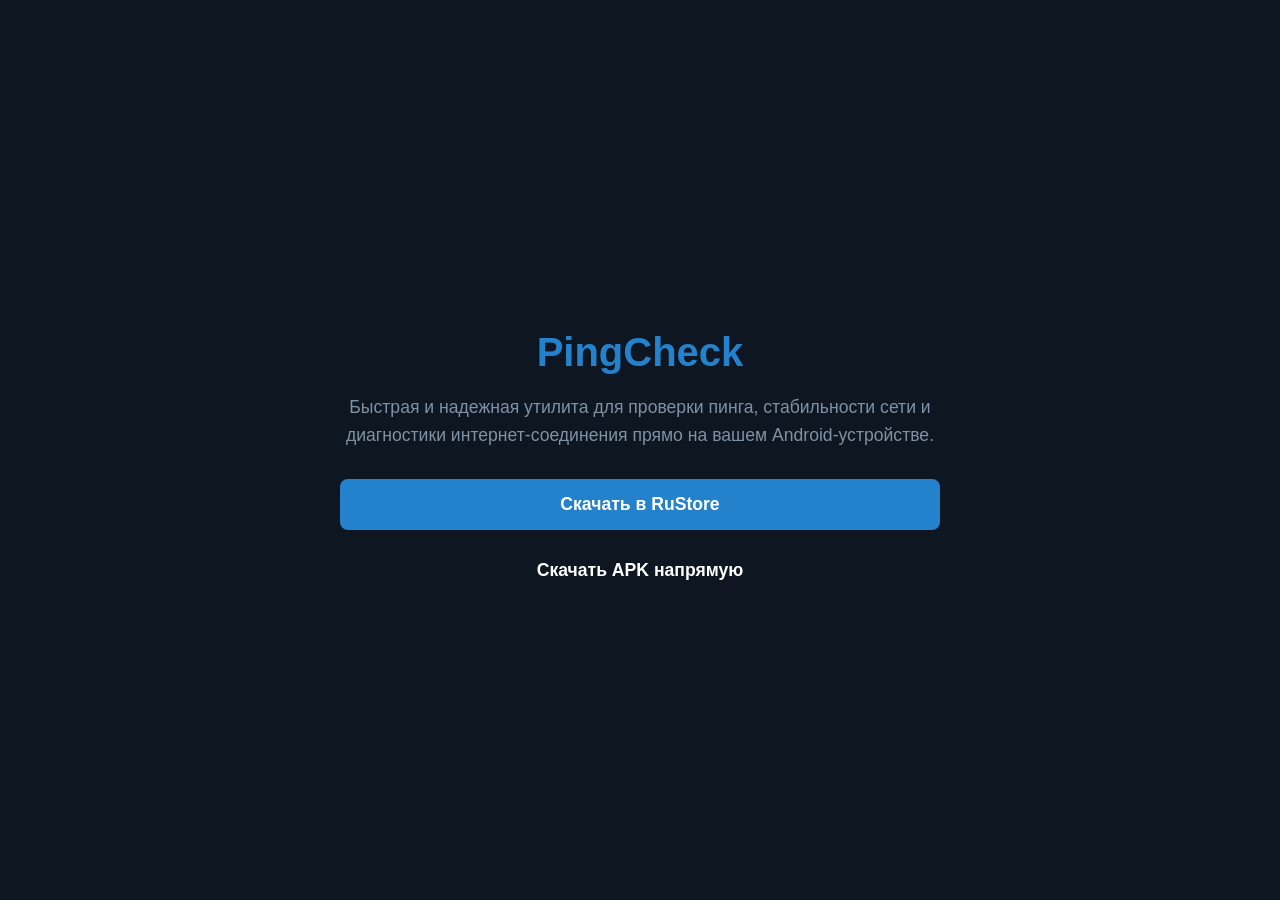
==== index.html @ 73432a84 "index.html" ====
<!DOCTYPE html>
<html lang="ru">
<head>
    <meta charset="UTF-8">
    <meta name="viewport" content="width=device-width, initial-scale=1.0">
    <title>PingCheck — Мониторинг и проверка пинга для Android</title>
    <style>
        body {
            font-family: 'Segoe UI', Tahoma, Geneva, Verdana, sans-serif;
            background-color: #0e1621;
            color: #ffffff;
            margin: 0;
            padding: 0;
            display: flex;
            flex-direction: column;
            align-items: center;
            justify-content: center;
            min-height: 100vh;
            text-align: center;
        }
        .container {
            max-width: 600px;
            padding: 20px;
        }
        h1 { font-size: 2.5rem; margin-bottom: 10px; color: #2481cc; }
        p { font-size: 1.1rem; color: #7f91a4; line-height: 1.6; }
        .buttons {
            display: flex;
            flex-direction: column;
            gap: 15px;
            margin-top: 30px;
        }
        .btn {
            display: inline-block;
            padding: 15px 30px;
            font-size: 1.1rem;
            font-weight: bold;
            text-decoration: none;
            color: #fff;
            border-radius: 8px;
            transition: background 0.3s;
        }
        .btn-rustore { background-color: #2481cc; }
        .btn-rustore:hover { background-color: #1a639b; }
        .btn-apk { background-color: #2b394```html
<!DOCTYPE html>
<html lang="ru">
<head>
    <meta charset="UTF-8">
    <meta name="viewport" content="width=device-width, initial-scale=1.0">
    <title>PingCheck — Мониторинг и проверка пинга для Android</title>
    <style>
        body {
            font-family: 'Segoe UI', Tahoma, Geneva, Verdana, sans-serif;
            background-color: #0e1621;
            color: #ffffff;
            margin: 0;
            padding: 0;
            display: flex;
            flex-direction: column;
            align-items: center;
            justify-content: center;
            min-height: 100vh;
            text-align: center;
        }
        .container {
            max-width: 600px;
            padding: 20px;
        }
        h1 { font-size: 2.5rem; margin-bottom: 10px; color: #2481cc; }
        p { font-size: 1.1rem; color: #7f91a4; line-height: 1.6; }
        .buttons {
            display: flex;
            flex-direction: column;
            gap: 15px;
            margin-top: 30px;
        }
        .btn {
            display: inline-block;
            padding: 15px 30px;
            font-size: 1.1rem;
            font-weight: bold;
            text-decoration: none;
            color: #fff;
            border-radius: 8px;
            transition: background 0.3s;
        }
        .btn-rustore { background-color: #2481cc; }
        .btn-rustore:hover { background-color: #1a639b; }
        .btn-apk { background-color: #2b394a; border: 1px solid #3b4e66; }
        .btn-apk:hover { background-color: #3b4e66; }
    </style>
</head>
<body>
    <div class="container">
        <h1>PingCheck</h1>
        <p>Быстрая и надежная утилита для проверки пинга, стабильности сети и диагностики интернет-соединения прямо на вашем Android-устройстве.</p>
        
        <div class="buttons">
            <a href="https://www.rustore.ru/catalog/app/com.example.ping_router_and_dns" class="btn btn-rustore" target="_blank">Скачать в RuStore</a>
            
            <a href="pingcheck-1.3.0.apk" class="btn btn-apk" download>Скачать APK напрямую</a>
        </div>
    </div>
</body>
</html>
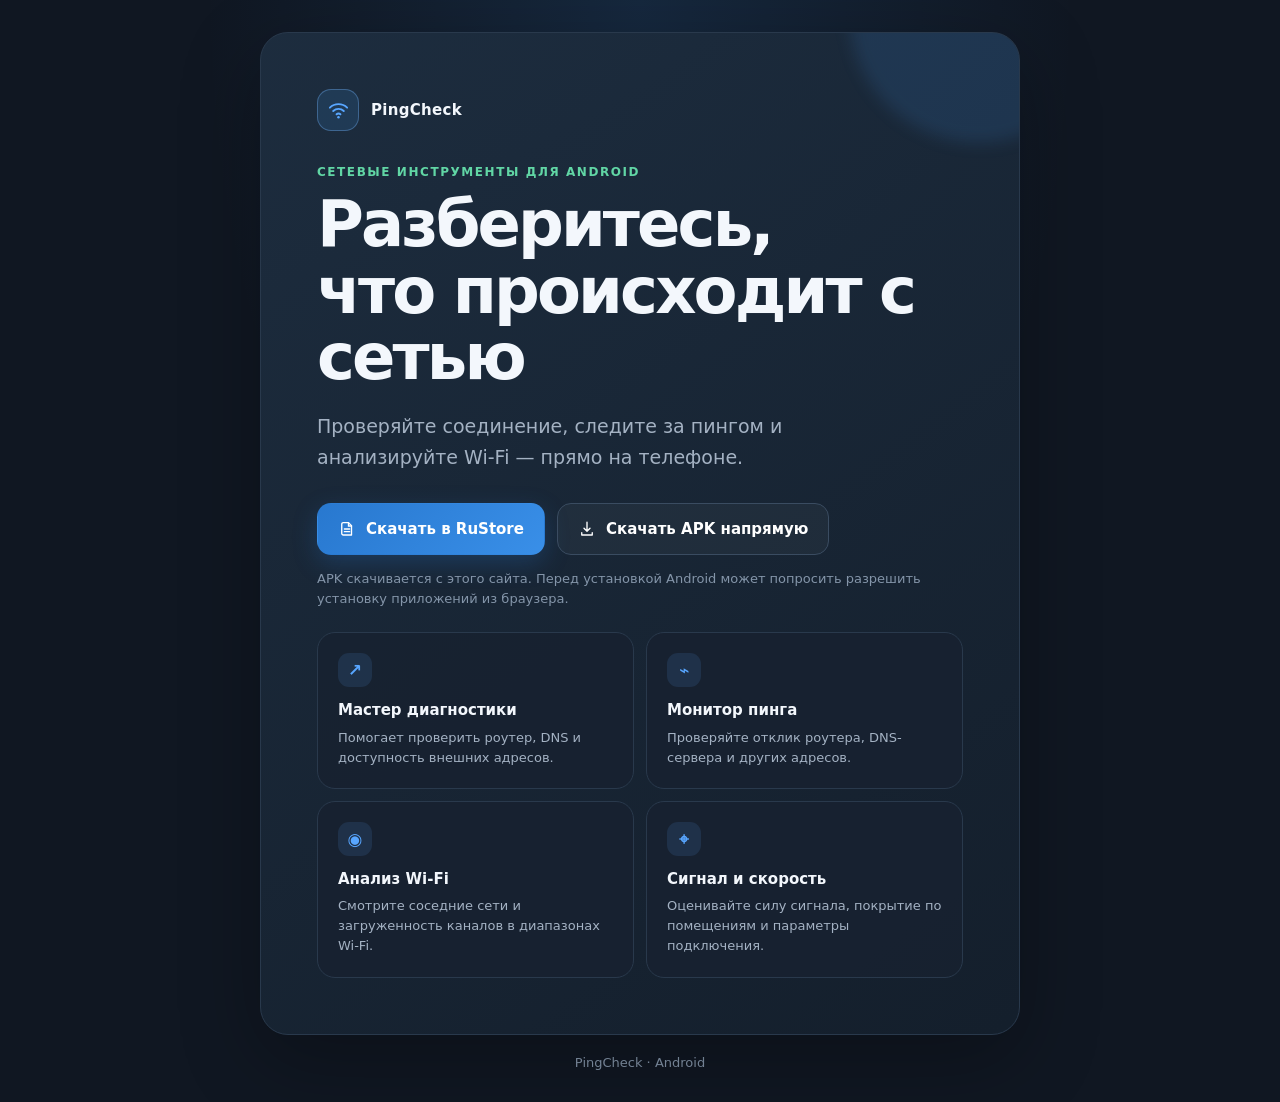
==== commit 75375d27: "index.html" ====
--- a/index.html
+++ b/index.html
@@ -1,106 +1,367 @@
 <!DOCTYPE html>
 <html lang="ru">
 <head>
-    <meta charset="UTF-8">
-    <meta name="viewport" content="width=device-width, initial-scale=1.0">
-    <title>PingCheck — Мониторинг и проверка пинга для Android</title>
-    <style>
-        body {
-            font-family: 'Segoe UI', Tahoma, Geneva, Verdana, sans-serif;
-            background-color: #0e1621;
-            color: #ffffff;
-            margin: 0;
-            padding: 0;
-            display: flex;
-            flex-direction: column;
-            align-items: center;
-            justify-content: center;
-            min-height: 100vh;
-            text-align: center;
-        }
-        .container {
-            max-width: 600px;
-            padding: 20px;
-        }
-        h1 { font-size: 2.5rem; margin-bottom: 10px; color: #2481cc; }
-        p { font-size: 1.1rem; color: #7f91a4; line-height: 1.6; }
-        .buttons {
-            display: flex;
-            flex-direction: column;
-            gap: 15px;
-            margin-top: 30px;
-        }
-        .btn {
-            display: inline-block;
-            padding: 15px 30px;
-            font-size: 1.1rem;
-            font-weight: bold;
-            text-decoration: none;
-            color: #fff;
-            border-radius: 8px;
-            transition: background 0.3s;
-        }
-        .btn-rustore { background-color: #2481cc; }
-        .btn-rustore:hover { background-color: #1a639b; }
-        .btn-apk { background-color: #2b394```html
-<!DOCTYPE html>
-<html lang="ru">
-<head>
-    <meta charset="UTF-8">
-    <meta name="viewport" content="width=device-width, initial-scale=1.0">
-    <title>PingCheck — Мониторинг и проверка пинга для Android</title>
-    <style>
-        body {
-            font-family: 'Segoe UI', Tahoma, Geneva, Verdana, sans-serif;
-            background-color: #0e1621;
-            color: #ffffff;
-            margin: 0;
-            padding: 0;
-            display: flex;
-            flex-direction: column;
-            align-items: center;
-            justify-content: center;
-            min-height: 100vh;
-            text-align: center;
-        }
-        .container {
-            max-width: 600px;
-            padding: 20px;
-        }
-        h1 { font-size: 2.5rem; margin-bottom: 10px; color: #2481cc; }
-        p { font-size: 1.1rem; color: #7f91a4; line-height: 1.6; }
-        .buttons {
-            display: flex;
-            flex-direction: column;
-            gap: 15px;
-            margin-top: 30px;
-        }
-        .btn {
-            display: inline-block;
-            padding: 15px 30px;
-            font-size: 1.1rem;
-            font-weight: bold;
-            text-decoration: none;
-            color: #fff;
-            border-radius: 8px;
-            transition: background 0.3s;
-        }
-        .btn-rustore { background-color: #2481cc; }
-        .btn-rustore:hover { background-color: #1a639b; }
-        .btn-apk { background-color: #2b394a; border: 1px solid #3b4e66; }
-        .btn-apk:hover { background-color: #3b4e66; }
-    </style>
+  <meta charset="UTF-8">
+  <meta name="viewport" content="width=device-width, initial-scale=1">
+  <meta name="theme-color" content="#101722">
+  <meta name="description" content="PingCheck для Android: диагностика интернет-соединения, монитор пинга и инструменты для анализа Wi-Fi.">
+  <title>PingCheck — диагностика сети и Wi-Fi для Android</title>
+
+  <style>
+    :root {
+      color-scheme: dark;
+      --bg: #101722;
+      --surface: #172230;
+      --surface-light: #1c2a3a;
+      --border: #29394c;
+      --text: #f3f7fc;
+      --muted: #a4b2c3;
+      --blue: #58a6ff;
+      --blue-dark: #2878cf;
+      --green: #61d6a5;
+    }
+
+    * {
+      box-sizing: border-box;
+    }
+
+    html {
+      scroll-behavior: smooth;
+    }
+
+    body {
+      min-width: 320px;
+      min-height: 100vh;
+      margin: 0;
+      padding: 32px 18px;
+      display: grid;
+      place-items: center;
+      background:
+        radial-gradient(ellipse at 50% 0%, rgba(47, 117, 190, .18), transparent 48%),
+        var(--bg);
+      color: var(--text);
+      font-family: system-ui, -apple-system, "Segoe UI", sans-serif;
+    }
+
+    .page {
+      width: min(100%, 760px);
+    }
+
+    .hero {
+      padding: clamp(28px, 7vw, 56px);
+      overflow: hidden;
+      position: relative;
+      border: 1px solid var(--border);
+      border-radius: 28px;
+      background: linear-gradient(145deg, rgba(29, 45, 63, .97), rgba(20, 31, 44, .98));
+      box-shadow: 0 24px 80px rgba(0, 0, 0, .28);
+    }
+
+    .hero::after {
+      content: "";
+      position: absolute;
+      width: 260px;
+      height: 260px;
+      top: -150px;
+      right: -90px;
+      border-radius: 50%;
+      background: rgba(75, 157, 242, .13);
+      filter: blur(8px);
+      pointer-events: none;
+    }
+
+    .brand {
+      display: inline-flex;
+      align-items: center;
+      gap: 12px;
+      margin-bottom: 34px;
+      color: var(--text);
+      font-size: 15px;
+      font-weight: 700;
+      letter-spacing: .02em;
+    }
+
+    .brand-icon {
+      width: 42px;
+      height: 42px;
+      display: grid;
+      place-items: center;
+      border: 1px solid rgba(119, 184, 255, .35);
+      border-radius: 14px;
+      background: rgba(65, 145, 226, .15);
+      color: var(--blue);
+    }
+
+    .brand-icon svg {
+      width: 23px;
+      height: 23px;
+    }
+
+    .eyebrow {
+      margin: 0 0 12px;
+      color: var(--green);
+      font-size: 12px;
+      font-weight: 750;
+      letter-spacing: .13em;
+      text-transform: uppercase;
+    }
+
+    h1 {
+      max-width: 620px;
+      margin: 0;
+      font-size: clamp(38px, 8vw, 64px);
+      line-height: 1.04;
+      letter-spacing: -.045em;
+    }
+
+    .intro {
+      max-width: 590px;
+      margin: 20px 0 0;
+      color: var(--muted);
+      font-size: clamp(16px, 2.5vw, 19px);
+      line-height: 1.65;
+    }
+
+    .actions {
+      display: flex;
+      flex-wrap: wrap;
+      gap: 12px;
+      margin-top: 30px;
+    }
+
+    .button {
+      min-height: 52px;
+      padding: 0 20px;
+      display: inline-flex;
+      align-items: center;
+      justify-content: center;
+      gap: 10px;
+      border: 1px solid transparent;
+      border-radius: 14px;
+      color: #fff;
+      font-size: 15px;
+      font-weight: 700;
+      text-align: center;
+      text-decoration: none;
+      transition: transform .18s ease, background .18s ease, border-color .18s ease;
+    }
+
+    .button:hover {
+      transform: translateY(-2px);
+    }
+
+    .button:focus-visible {
+      outline: 3px solid #b8dcff;
+      outline-offset: 3px;
+    }
+
+    .button-primary {
+      background: linear-gradient(135deg, var(--blue-dark), #398fe8);
+      box-shadow: 0 8px 24px rgba(40, 120, 207, .25);
+    }
+
+    .button-primary:hover {
+      background: linear-gradient(135deg, #3288df, #58a6ff);
+    }
+
+    .button-secondary {
+      border-color: #3a4c61;
+      background: rgba(255, 255, 255, .035);
+    }
+
+    .button-secondary:hover {
+      border-color: #6683a2;
+      background: rgba(255, 255, 255, .07);
+    }
+
+    .button svg {
+      width: 18px;
+      height: 18px;
+      flex: 0 0 auto;
+    }
+
+    .note {
+      margin: 14px 0 0;
+      color: #8495a9;
+      font-size: 13px;
+      line-height: 1.5;
+    }
+
+    .features {
+      margin-top: 24px;
+      display: grid;
+      grid-template-columns: repeat(2, minmax(0, 1fr));
+      gap: 12px;
+    }
+
+    .feature {
+      min-height: 142px;
+      padding: 20px;
+      border: 1px solid var(--border);
+      border-radius: 18px;
+      background: rgba(23, 34, 48, .88);
+    }
+
+    .feature-mark {
+      width: 34px;
+      height: 34px;
+      margin-bottom: 13px;
+      display: grid;
+      place-items: center;
+      border-radius: 11px;
+      background: rgba(88, 166, 255, .12);
+      color: var(--blue);
+      font-size: 17px;
+      font-weight: 800;
+    }
+
+    .feature h2 {
+      margin: 0;
+      font-size: 15px;
+      line-height: 1.35;
+    }
+
+    .feature p {
+      margin: 7px 0 0;
+      color: var(--muted);
+      font-size: 13px;
+      line-height: 1.55;
+    }
+
+    footer {
+      padding: 20px 8px 0;
+      color: #8495a9;
+      font-size: 13px;
+      text-align: center;
+    }
+
+    @media (max-width: 520px) {
+      body {
+        padding: 18px 12px;
+      }
+
+      .hero {
+        border-radius: 22px;
+      }
+
+      .brand {
+        margin-bottom: 28px;
+      }
+
+      .actions {
+        flex-direction: column;
+      }
+
+      .button {
+        width: 100%;
+      }
+
+      .features {
+        grid-template-columns: 1fr;
+      }
+
+      .feature {
+        min-height: auto;
+      }
+    }
+
+    @media (prefers-reduced-motion: reduce) {
+      html {
+        scroll-behavior: auto;
+      }
+
+      *,
+      *::before,
+      *::after {
+        transition-duration: .01ms !important;
+      }
+    }
+  </style>
 </head>
+
 <body>
-    <div class="container">
-        <h1>PingCheck</h1>
-        <p>Быстрая и надежная утилита для проверки пинга, стабильности сети и диагностики интернет-соединения прямо на вашем Android-устройстве.</p>
-        
-        <div class="buttons">
-            <a href="https://www.rustore.ru/catalog/app/com.example.ping_router_and_dns" class="btn btn-rustore" target="_blank">Скачать в RuStore</a>
-            
-            <a href="pingcheck-1.3.0.apk" class="btn btn-apk" download>Скачать APK напрямую</a>
-        </div>
-    </div>
+  <main class="page">
+    <section class="hero" aria-labelledby="page-title">
+      <div class="brand">
+        <span class="brand-icon" aria-hidden="true">
+          <svg viewBox="0 0 24 24" fill="none">
+            <path d="M3 9a13 13 0 0 1 18 0M6.5 12.5a8 8 0 0 1 11 0M10 16a3 3 0 0 1 4 0"
+              stroke="currentColor" stroke-width="2" stroke-linecap="round"/>
+            <circle cx="12" cy="19" r="1.3" fill="currentColor"/>
+          </svg>
+        </span>
+        PingCheck
+      </div>
+
+      <p class="eyebrow">Сетевые инструменты для Android</p>
+      <h1 id="page-title">Разберитесь,<br>что происходит с сетью</h1>
+      <p class="intro">
+        Проверяйте соединение, следите за пингом и анализируйте Wi‑Fi —
+        прямо на телефоне.
+      </p>
+
+      <div class="actions">
+        <a
+          class="button button-primary"
+          href="https://www.rustore.ru/catalog/app/com.example.ping_router_and_dns"
+          target="_blank"
+          rel="noopener noreferrer"
+          aria-label="Открыть PingCheck в RuStore">
+          <svg viewBox="0 0 24 24" fill="none" aria-hidden="true">
+            <path d="M7 3.5h7l4 4V20H7a2 2 0 0 1-2-2V5.5a2 2 0 0 1 2-2Z"
+              stroke="currentColor" stroke-width="1.8" stroke-linejoin="round"/>
+            <path d="M14 3.8V8h4M8.5 12h7M8.5 15.5h7"
+              stroke="currentColor" stroke-width="1.8" stroke-linecap="round"/>
+          </svg>
+          Скачать в RuStore
+        </a>
+
+        <a
+          class="button button-secondary"
+          href="./pingcheck-1.3.0.apk"
+          download
+          aria-label="Скачать APK-файл PingCheck версии 1.3.0">
+          <svg viewBox="0 0 24 24" fill="none" aria-hidden="true">
+            <path d="M12 3v12m0 0 4-4m-4 4-4-4M5 17v3h14v-3"
+              stroke="currentColor" stroke-width="1.8" stroke-linecap="round" stroke-linejoin="round"/>
+          </svg>
+          Скачать APK напрямую
+        </a>
+      </div>
+
+      <p class="note">
+        APK скачивается с этого сайта. Перед установкой Android может попросить
+        разрешить установку приложений из браузера.
+      </p>
+
+      <div class="features" aria-label="Возможности PingCheck">
+        <article class="feature">
+          <div class="feature-mark" aria-hidden="true">↗</div>
+          <h2>Мастер диагностики</h2>
+          <p>Помогает проверить роутер, DNS и доступность внешних адресов.</p>
+        </article>
+
+        <article class="feature">
+          <div class="feature-mark" aria-hidden="true">⌁</div>
+          <h2>Монитор пинга</h2>
+          <p>Проверяйте отклик роутера, DNS-сервера и других адресов.</p>
+        </article>
+
+        <article class="feature">
+          <div class="feature-mark" aria-hidden="true">◉</div>
+          <h2>Анализ Wi‑Fi</h2>
+          <p>Смотрите соседние сети и загруженность каналов в диапазонах Wi‑Fi.</p>
+        </article>
+
+        <article class="feature">
+          <div class="feature-mark" aria-hidden="true">⌖</div>
+          <h2>Сигнал и скорость</h2>
+          <p>Оценивайте силу сигнала, покрытие по помещениям и параметры подключения.</p>
+        </article>
+      </div>
+    </section>
+
+    <footer>PingCheck · Android</footer>
+  </main>
 </body>
 </html>
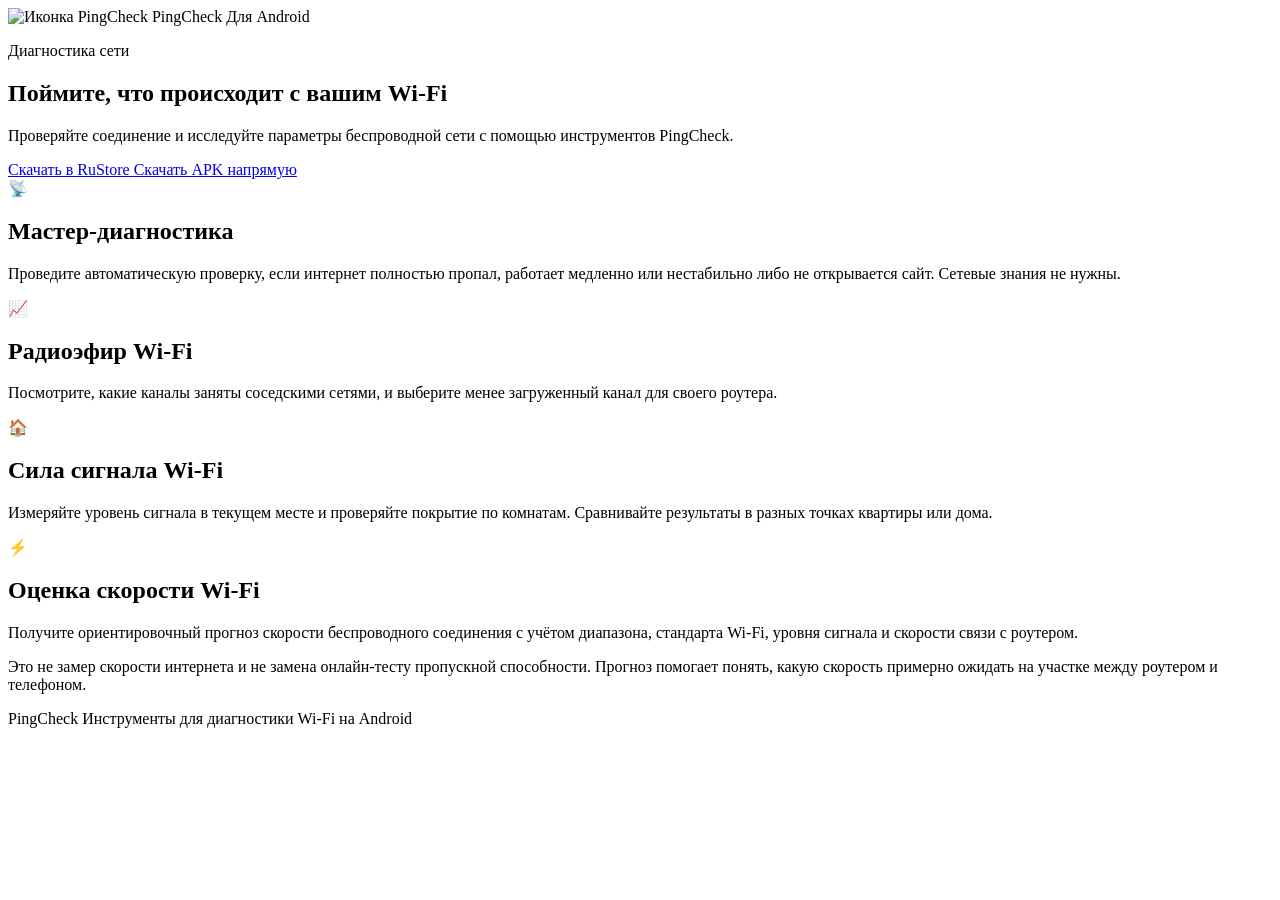
==== commit 7e882e78: "index.html" ====
--- a/index.html
+++ b/index.html
@@ -3,365 +3,104 @@
 <head>
   <meta charset="UTF-8">
   <meta name="viewport" content="width=device-width, initial-scale=1">
-  <meta name="theme-color" content="#101722">
-  <meta name="description" content="PingCheck для Android: диагностика интернет-соединения, монитор пинга и инструменты для анализа Wi-Fi.">
-  <title>PingCheck — диагностика сети и Wi-Fi для Android</title>
-
-  <style>
-    :root {
-      color-scheme: dark;
-      --bg: #101722;
-      --surface: #172230;
-      --surface-light: #1c2a3a;
-      --border: #29394c;
-      --text: #f3f7fc;
-      --muted: #a4b2c3;
-      --blue: #58a6ff;
-      --blue-dark: #2878cf;
-      --green: #61d6a5;
-    }
-
-    * {
-      box-sizing: border-box;
-    }
-
-    html {
-      scroll-behavior: smooth;
-    }
-
-    body {
-      min-width: 320px;
-      min-height: 100vh;
-      margin: 0;
-      padding: 32px 18px;
-      display: grid;
-      place-items: center;
-      background:
-        radial-gradient(ellipse at 50% 0%, rgba(47, 117, 190, .18), transparent 48%),
-        var(--bg);
-      color: var(--text);
-      font-family: system-ui, -apple-system, "Segoe UI", sans-serif;
-    }
-
-    .page {
-      width: min(100%, 760px);
-    }
-
-    .hero {
-      padding: clamp(28px, 7vw, 56px);
-      overflow: hidden;
-      position: relative;
-      border: 1px solid var(--border);
-      border-radius: 28px;
-      background: linear-gradient(145deg, rgba(29, 45, 63, .97), rgba(20, 31, 44, .98));
-      box-shadow: 0 24px 80px rgba(0, 0, 0, .28);
-    }
-
-    .hero::after {
-      content: "";
-      position: absolute;
-      width: 260px;
-      height: 260px;
-      top: -150px;
-      right: -90px;
-      border-radius: 50%;
-      background: rgba(75, 157, 242, .13);
-      filter: blur(8px);
-      pointer-events: none;
-    }
-
-    .brand {
-      display: inline-flex;
-      align-items: center;
-      gap: 12px;
-      margin-bottom: 34px;
-      color: var(--text);
-      font-size: 15px;
-      font-weight: 700;
-      letter-spacing: .02em;
-    }
-
-    .brand-icon {
-      width: 42px;
-      height: 42px;
-      display: grid;
-      place-items: center;
-      border: 1px solid rgba(119, 184, 255, .35);
-      border-radius: 14px;
-      background: rgba(65, 145, 226, .15);
-      color: var(--blue);
-    }
-
-    .brand-icon svg {
-      width: 23px;
-      height: 23px;
-    }
-
-    .eyebrow {
-      margin: 0 0 12px;
-      color: var(--green);
-      font-size: 12px;
-      font-weight: 750;
-      letter-spacing: .13em;
-      text-transform: uppercase;
-    }
-
-    h1 {
-      max-width: 620px;
-      margin: 0;
-      font-size: clamp(38px, 8vw, 64px);
-      line-height: 1.04;
-      letter-spacing: -.045em;
-    }
-
-    .intro {
-      max-width: 590px;
-      margin: 20px 0 0;
-      color: var(--muted);
-      font-size: clamp(16px, 2.5vw, 19px);
-      line-height: 1.65;
-    }
-
-    .actions {
-      display: flex;
-      flex-wrap: wrap;
-      gap: 12px;
-      margin-top: 30px;
-    }
-
-    .button {
-      min-height: 52px;
-      padding: 0 20px;
-      display: inline-flex;
-      align-items: center;
-      justify-content: center;
-      gap: 10px;
-      border: 1px solid transparent;
-      border-radius: 14px;
-      color: #fff;
-      font-size: 15px;
-      font-weight: 700;
-      text-align: center;
-      text-decoration: none;
-      transition: transform .18s ease, background .18s ease, border-color .18s ease;
-    }
-
-    .button:hover {
-      transform: translateY(-2px);
-    }
-
-    .button:focus-visible {
-      outline: 3px solid #b8dcff;
-      outline-offset: 3px;
-    }
-
-    .button-primary {
-      background: linear-gradient(135deg, var(--blue-dark), #398fe8);
-      box-shadow: 0 8px 24px rgba(40, 120, 207, .25);
-    }
-
-    .button-primary:hover {
-      background: linear-gradient(135deg, #3288df, #58a6ff);
-    }
-
-    .button-secondary {
-      border-color: #3a4c61;
-      background: rgba(255, 255, 255, .035);
-    }
-
-    .button-secondary:hover {
-      border-color: #6683a2;
-      background: rgba(255, 255, 255, .07);
-    }
-
-    .button svg {
-      width: 18px;
-      height: 18px;
-      flex: 0 0 auto;
-    }
-
-    .note {
-      margin: 14px 0 0;
-      color: #8495a9;
-      font-size: 13px;
-      line-height: 1.5;
-    }
-
-    .features {
-      margin-top: 24px;
-      display: grid;
-      grid-template-columns: repeat(2, minmax(0, 1fr));
-      gap: 12px;
-    }
-
-    .feature {
-      min-height: 142px;
-      padding: 20px;
-      border: 1px solid var(--border);
-      border-radius: 18px;
-      background: rgba(23, 34, 48, .88);
-    }
-
-    .feature-mark {
-      width: 34px;
-      height: 34px;
-      margin-bottom: 13px;
-      display: grid;
-      place-items: center;
-      border-radius: 11px;
-      background: rgba(88, 166, 255, .12);
-      color: var(--blue);
-      font-size: 17px;
-      font-weight: 800;
-    }
-
-    .feature h2 {
-      margin: 0;
-      font-size: 15px;
-      line-height: 1.35;
-    }
-
-    .feature p {
-      margin: 7px 0 0;
-      color: var(--muted);
-      font-size: 13px;
-      line-height: 1.55;
-    }
-
-    footer {
-      padding: 20px 8px 0;
-      color: #8495a9;
-      font-size: 13px;
-      text-align: center;
-    }
-
-    @media (max-width: 520px) {
-      body {
-        padding: 18px 12px;
-      }
-
-      .hero {
-        border-radius: 22px;
-      }
-
-      .brand {
-        margin-bottom: 28px;
-      }
-
-      .actions {
-        flex-direction: column;
-      }
-
-      .button {
-        width: 100%;
-      }
-
-      .features {
-        grid-template-columns: 1fr;
-      }
-
-      .feature {
-        min-height: auto;
-      }
-    }
-
-    @media (prefers-reduced-motion: reduce) {
-      html {
-        scroll-behavior: auto;
-      }
-
-      *,
-      *::before,
-      *::after {
-        transition-duration: .01ms !important;
-      }
-    }
-  </style>
+  <meta name="theme-color" content="#07130f">
+  <meta name="description" content="PingCheck для Android: мастер-диагностика интернета и инструменты для анализа Wi-Fi.">
+  <title>PingCheck — диагностика интернета и Wi-Fi</title>
+  <link rel="icon" type="image/png" href="./pinglogo_v2.png">
+  <link rel="stylesheet" href="./styles.css">
 </head>
 
 <body>
   <main class="page">
     <section class="hero" aria-labelledby="page-title">
-      <div class="brand">
-        <span class="brand-icon" aria-hidden="true">
-          <svg viewBox="0 0 24 24" fill="none">
-            <path d="M3 9a13 13 0 0 1 18 0M6.5 12.5a8 8 0 0 1 11 0M10 16a3 3 0 0 1 4 0"
-              stroke="currentColor" stroke-width="2" stroke-linecap="round"/>
-            <circle cx="12" cy="19" r="1.3" fill="currentColor"/>
-          </svg>
-        </span>
-        PingCheck
-      </div>
+      <header class="brand">
+        <img
+          class="brand-icon"
+          src="./pinglogo_v2.png"
+          alt="Иконка PingCheck"
+          width="72"
+          height="72">
+        <span class="brand-name">PingCheck</span>
+        <span class="platform">Для Android</span>
+      </header>
 
-      <p class="eyebrow">Сетевые инструменты для Android</p>
-      <h1 id="page-title">Разберитесь,<br>что происходит с сетью</h1>
-      <p class="intro">
-        Проверяйте соединение, следите за пингом и анализируйте Wi‑Fi —
-        прямо на телефоне.
-      </p>
+      <div class="intro">
+        <p class="eyebrow">Диагностика сети</p>
+        <h1 id="page-title">Поймите, что происходит с вашим Wi‑Fi</h1>
+        <p class="intro-text">
+          Проверяйте соединение и исследуйте параметры беспроводной сети
+          с помощью инструментов PingCheck.
+        </p>
 
-      <div class="actions">
-        <a
-          class="button button-primary"
-          href="https://www.rustore.ru/catalog/app/com.example.ping_router_and_dns"
-          target="_blank"
-          rel="noopener noreferrer"
-          aria-label="Открыть PingCheck в RuStore">
-          <svg viewBox="0 0 24 24" fill="none" aria-hidden="true">
-            <path d="M7 3.5h7l4 4V20H7a2 2 0 0 1-2-2V5.5a2 2 0 0 1 2-2Z"
-              stroke="currentColor" stroke-width="1.8" stroke-linejoin="round"/>
-            <path d="M14 3.8V8h4M8.5 12h7M8.5 15.5h7"
-              stroke="currentColor" stroke-width="1.8" stroke-linecap="round"/>
-          </svg>
-          Скачать в RuStore
-        </a>
+        <nav class="actions" aria-label="Скачать приложение">
+          <a
+            class="button button-primary"
+            href="https://www.rustore.ru/catalog/app/com.example.ping_router_and_dns"
+            target="_blank"
+            rel="noopener noreferrer">
+            Скачать в RuStore
+          </a>
 
-        <a
-          class="button button-secondary"
-          href="./pingcheck-1.3.0.apk"
-          download
-          aria-label="Скачать APK-файл PingCheck версии 1.3.0">
-          <svg viewBox="0 0 24 24" fill="none" aria-hidden="true">
-            <path d="M12 3v12m0 0 4-4m-4 4-4-4M5 17v3h14v-3"
-              stroke="currentColor" stroke-width="1.8" stroke-linecap="round" stroke-linejoin="round"/>
-          </svg>
-          Скачать APK напрямую
-        </a>
-      </div>
-
-      <p class="note">
-        APK скачивается с этого сайта. Перед установкой Android может попросить
-        разрешить установку приложений из браузера.
-      </p>
-
-      <div class="features" aria-label="Возможности PingCheck">
-        <article class="feature">
-          <div class="feature-mark" aria-hidden="true">↗</div>
-          <h2>Мастер диагностики</h2>
-          <p>Помогает проверить роутер, DNS и доступность внешних адресов.</p>
-        </article>
-
-        <article class="feature">
-          <div class="feature-mark" aria-hidden="true">⌁</div>
-          <h2>Монитор пинга</h2>
-          <p>Проверяйте отклик роутера, DNS-сервера и других адресов.</p>
-        </article>
-
-        <article class="feature">
-          <div class="feature-mark" aria-hidden="true">◉</div>
-          <h2>Анализ Wi‑Fi</h2>
-          <p>Смотрите соседние сети и загруженность каналов в диапазонах Wi‑Fi.</p>
-        </article>
-
-        <article class="feature">
-          <div class="feature-mark" aria-hidden="true">⌖</div>
-          <h2>Сигнал и скорость</h2>
-          <p>Оценивайте силу сигнала, покрытие по помещениям и параметры подключения.</p>
-        </article>
+          <a
+            class="button button-secondary"
+            href="./pingcheck-1.3.0.apk"
+            download>
+            Скачать APK напрямую
+          </a>
+        </nav>
       </div>
     </section>
 
-    <footer>PingCheck · Android</footer>
+    <section class="features" aria-label="Возможности приложения">
+      <article class="feature-card">
+        <div class="feature-icon" aria-hidden="true">📡</div>
+        <h2>Мастер-диагностика</h2>
+        <p>
+          Проведите автоматическую проверку, если интернет полностью пропал,
+          работает медленно или нестабильно либо не открывается сайт.
+          Сетевые знания не нужны.
+        </p>
+      </article>
+
+      <article class="feature-card">
+        <div class="feature-icon" aria-hidden="true">📈</div>
+        <h2>Радиоэфир Wi‑Fi</h2>
+        <p>
+          Посмотрите, какие каналы заняты соседскими сетями, и выберите
+          менее загруженный канал для своего роутера.
+        </p>
+      </article>
+
+      <article class="feature-card">
+        <div class="feature-icon" aria-hidden="true">🏠</div>
+        <h2>Сила сигнала Wi‑Fi</h2>
+        <p>
+          Измеряйте уровень сигнала в текущем месте и проверяйте покрытие
+          по комнатам. Сравнивайте результаты в разных точках квартиры
+          или дома.
+        </p>
+      </article>
+
+      <article class="feature-card feature-card-speed">
+        <div class="feature-icon" aria-hidden="true">⚡</div>
+        <h2>Оценка скорости Wi‑Fi</h2>
+        <p>
+          Получите ориентировочный прогноз скорости беспроводного соединения
+          с учётом диапазона, стандарта Wi‑Fi, уровня сигнала и скорости связи
+          с роутером.
+        </p>
+        <p class="feature-note">
+          Это не замер скорости интернета и не замена онлайн-тесту пропускной
+          способности. Прогноз помогает понять, какую скорость примерно
+          ожидать на участке между роутером и телефоном.
+        </p>
+      </article>
+    </section>
+
+    <footer class="footer">
+      <span class="footer-brand">PingCheck</span>
+      <span>Инструменты для диагностики Wi‑Fi на Android</span>
+    </footer>
   </main>
 </body>
 </html>
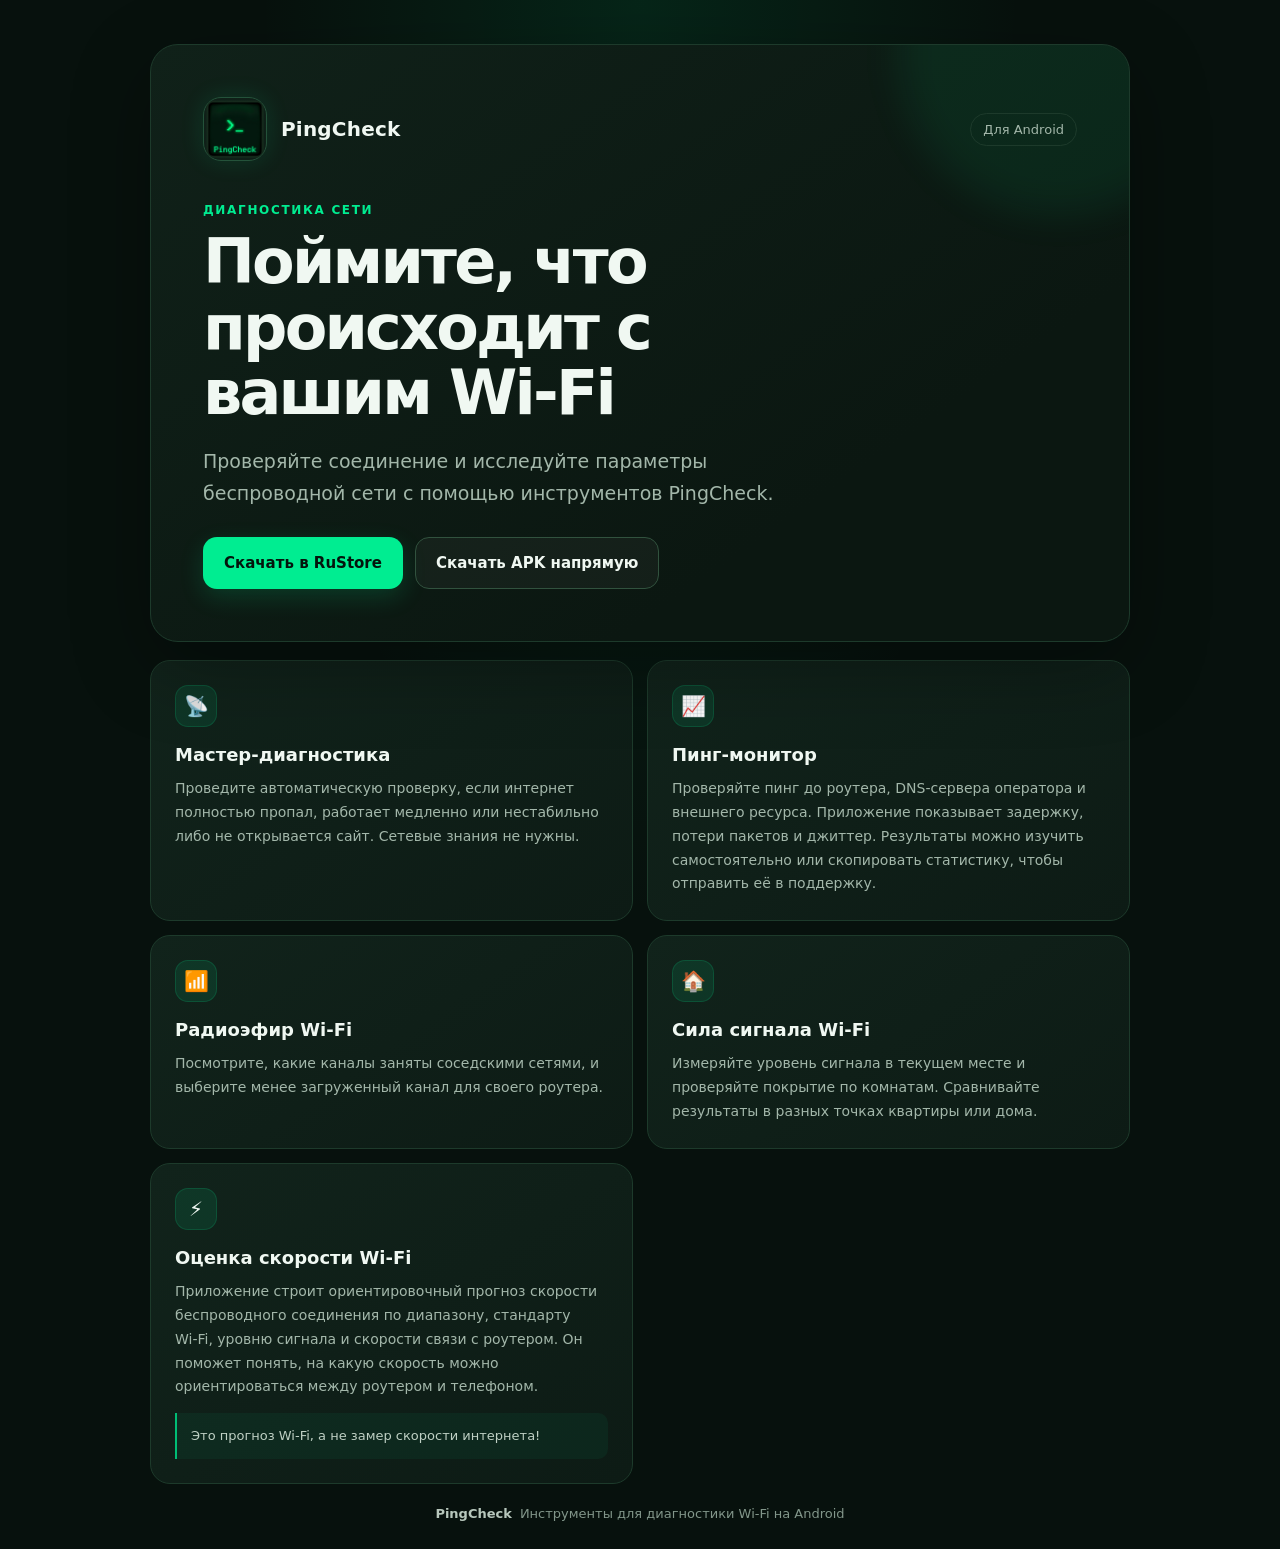
==== commit 0e6db88e: "index.html" ====
--- a/index.html
+++ b/index.html
@@ -4,7 +4,10 @@
   <meta charset="UTF-8">
   <meta name="viewport" content="width=device-width, initial-scale=1">
   <meta name="theme-color" content="#07130f">
-  <meta name="description" content="PingCheck для Android: мастер-диагностика интернета и инструменты для анализа Wi-Fi.">
+  <meta
+    name="description"
+    content="PingCheck для Android: диагностика интернета, монитор пинга и инструменты для анализа Wi-Fi."
+  >
   <title>PingCheck — диагностика интернета и Wi-Fi</title>
   <link rel="icon" type="image/png" href="./pinglogo_v2.png">
   <link rel="stylesheet" href="./styles.css">
@@ -19,7 +22,8 @@
           src="./pinglogo_v2.png"
           alt="Иконка PingCheck"
           width="72"
-          height="72">
+          height="72"
+        >
         <span class="brand-name">PingCheck</span>
         <span class="platform">Для Android</span>
       </header>
@@ -37,14 +41,16 @@
             class="button button-primary"
             href="https://www.rustore.ru/catalog/app/com.example.ping_router_and_dns"
             target="_blank"
-            rel="noopener noreferrer">
+            rel="noopener noreferrer"
+          >
             Скачать в RuStore
           </a>
 
           <a
             class="button button-secondary"
             href="./pingcheck-1.3.0.apk"
-            download>
+            download
+          >
             Скачать APK напрямую
           </a>
         </nav>
@@ -64,6 +70,17 @@
 
       <article class="feature-card">
         <div class="feature-icon" aria-hidden="true">📈</div>
+        <h2>Пинг-монитор</h2>
+        <p>
+          Проверяйте пинг до роутера, DNS-сервера оператора и внешнего ресурса.
+          Приложение показывает задержку, потери пакетов и джиттер.
+          Результаты можно изучить самостоятельно или скопировать статистику,
+          чтобы отправить её в поддержку.
+        </p>
+      </article>
+
+      <article class="feature-card">
+        <div class="feature-icon" aria-hidden="true">📶</div>
         <h2>Радиоэфир Wi‑Fi</h2>
         <p>
           Посмотрите, какие каналы заняты соседскими сетями, и выберите
@@ -85,14 +102,13 @@
         <div class="feature-icon" aria-hidden="true">⚡</div>
         <h2>Оценка скорости Wi‑Fi</h2>
         <p>
-          Получите ориентировочный прогноз скорости беспроводного соединения
-          с учётом диапазона, стандарта Wi‑Fi, уровня сигнала и скорости связи
-          с роутером.
+          Приложение строит ориентировочный прогноз скорости беспроводного
+          соединения по диапазону, стандарту Wi‑Fi, уровню сигнала и скорости
+          связи с роутером. Он поможет понять, на какую скорость можно
+          ориентироваться между роутером и телефоном.
         </p>
         <p class="feature-note">
-          Это не замер скорости интернета и не замена онлайн-тесту пропускной
-          способности. Прогноз помогает понять, какую скорость примерно
-          ожидать на участке между роутером и телефоном.
+          Это прогноз Wi‑Fi, а не замер скорости интернета!
         </p>
       </article>
     </section>
--- a/styles.css
+++ b/styles.css
@@ -0,0 +1,288 @@
+:root {
+  color-scheme: dark;
+  --background: #07110d;
+  --surface: #0d1b15;
+  --surface-raised: #11231b;
+  --border: #1d3a2b;
+  --text: #f0f8f2;
+  --muted: #a3b7aa;
+  --green: #00ed91;
+  --green-dark: #00bd75;
+  --green-soft: rgba(0, 237, 145, 0.1);
+}
+
+* {
+  box-sizing: border-box;
+}
+
+body {
+  min-width: 320px;
+  min-height: 100vh;
+  margin: 0;
+  padding: 44px 20px 28px;
+  color: var(--text);
+  background:
+    radial-gradient(ellipse at 50% 0, rgba(0, 184, 106, 0.12), transparent 42%),
+    var(--background);
+  font-family: system-ui, -apple-system, "Segoe UI", sans-serif;
+}
+
+.page {
+  width: min(100%, 980px);
+  margin: 0 auto;
+}
+
+.hero {
+  position: relative;
+  overflow: hidden;
+  padding: clamp(24px, 6vw, 52px);
+  border: 1px solid var(--border);
+  border-radius: 28px;
+  background: linear-gradient(145deg, #102119, #0b1711 72%);
+  box-shadow: 0 24px 80px rgba(0, 0, 0, 0.32);
+}
+
+.hero::after {
+  position: absolute;
+  top: -150px;
+  right: -90px;
+  width: 320px;
+  height: 320px;
+  border-radius: 50%;
+  background: rgba(0, 237, 145, 0.07);
+  content: "";
+  filter: blur(18px);
+  pointer-events: none;
+}
+
+.brand {
+  position: relative;
+  z-index: 1;
+  display: flex;
+  align-items: center;
+  gap: 14px;
+  margin-bottom: 42px;
+}
+
+.brand-icon {
+  width: 64px;
+  height: 64px;
+  border: 1px solid #24523a;
+  border-radius: 18px;
+  object-fit: cover;
+  box-shadow: 0 0 24px rgba(0, 237, 145, 0.12);
+}
+
+.brand-name {
+  font-size: 20px;
+  font-weight: 750;
+  letter-spacing: 0.01em;
+}
+
+.platform {
+  margin-left: auto;
+  padding: 8px 12px;
+  border: 1px solid var(--border);
+  border-radius: 999px;
+  color: var(--muted);
+  font-size: 13px;
+}
+
+.intro {
+  position: relative;
+  z-index: 1;
+  max-width: 700px;
+}
+
+.eyebrow {
+  margin: 0 0 12px;
+  color: var(--green);
+  font-size: 12px;
+  font-weight: 750;
+  letter-spacing: 0.14em;
+  text-transform: uppercase;
+}
+
+h1 {
+  max-width: 680px;
+  margin: 0;
+  font-size: clamp(36px, 7vw, 62px);
+  line-height: 1.06;
+  letter-spacing: -0.045em;
+}
+
+.intro-text {
+  max-width: 610px;
+  margin: 20px 0 0;
+  color: var(--muted);
+  font-size: clamp(16px, 2.4vw, 19px);
+  line-height: 1.65;
+}
+
+.actions {
+  display: flex;
+  flex-wrap: wrap;
+  gap: 12px;
+  margin-top: 28px;
+}
+
+.button {
+  min-height: 52px;
+  display: inline-flex;
+  align-items: center;
+  justify-content: center;
+  padding: 0 20px;
+  border: 1px solid transparent;
+  border-radius: 14px;
+  color: #04140c;
+  font-size: 15px;
+  font-weight: 750;
+  text-align: center;
+  text-decoration: none;
+  transition: transform 160ms ease, background 160ms ease, border-color 160ms ease;
+}
+
+.button:hover {
+  transform: translateY(-2px);
+}
+
+.button:focus-visible {
+  outline: 3px solid #a4ffd2;
+  outline-offset: 3px;
+}
+
+.button-primary {
+  background: var(--green);
+  box-shadow: 0 8px 24px rgba(0, 237, 145, 0.16);
+}
+
+.button-primary:hover {
+  background: #38ffad;
+}
+
+.button-secondary {
+  border-color: #31523e;
+  background: rgba(255, 255, 255, 0.035);
+  color: var(--text);
+}
+
+.button-secondary:hover {
+  border-color: #4e805f;
+  background: rgba(255, 255, 255, 0.07);
+}
+
+.features {
+  display: grid;
+  grid-template-columns: repeat(2, minmax(0, 1fr));
+  gap: 14px;
+  margin-top: 18px;
+}
+
+.feature-card {
+  padding: 24px;
+  border: 1px solid var(--border);
+  border-radius: 20px;
+  background: linear-gradient(145deg, var(--surface-raised), var(--surface));
+}
+
+.feature-icon {
+  width: 42px;
+  height: 42px;
+  display: grid;
+  place-items: center;
+  margin-bottom: 16px;
+  border: 1px solid rgba(0, 237, 145, 0.15);
+  border-radius: 13px;
+  background: var(--green-soft);
+  font-size: 20px;
+}
+
+.feature-card h2 {
+  margin: 0;
+  font-size: 18px;
+  line-height: 1.35;
+}
+
+.feature-card p {
+  margin: 10px 0 0;
+  color: var(--muted);
+  font-size: 14px;
+  line-height: 1.7;
+}
+
+.feature-card .feature-note {
+  margin-top: 14px;
+  padding: 12px 14px;
+  border-left: 2px solid var(--green-dark);
+  border-radius: 0 10px 10px 0;
+  background: rgba(0, 237, 145, 0.055);
+  color: #bfd0c4;
+  font-size: 13px;
+}
+
+.footer {
+  display: flex;
+  flex-wrap: wrap;
+  justify-content: center;
+  gap: 8px;
+  padding: 22px 12px 0;
+  color: #82968a;
+  font-size: 13px;
+  text-align: center;
+}
+
+.footer-brand {
+  color: #b7c7bc;
+  font-weight: 700;
+}
+
+@media (max-width: 620px) {
+  body {
+    padding: 18px 12px 24px;
+  }
+
+  .hero {
+    padding: 24px 20px;
+    border-radius: 22px;
+  }
+
+  .brand {
+    margin-bottom: 34px;
+  }
+
+  .brand-icon {
+    width: 54px;
+    height: 54px;
+    border-radius: 15px;
+  }
+
+  .platform {
+    padding: 7px 9px;
+    font-size: 12px;
+  }
+
+  .actions {
+    flex-direction: column;
+  }
+
+  .button {
+    width: 100%;
+  }
+
+  .features {
+    grid-template-columns: 1fr;
+  }
+
+  .feature-card {
+    padding: 21px;
+  }
+}
+
+@media (prefers-reduced-motion: reduce) {
+  *,
+  *::before,
+  *::after {
+    scroll-behavior: auto !important;
+    transition-duration: 0.01ms !important;
+  }
+}
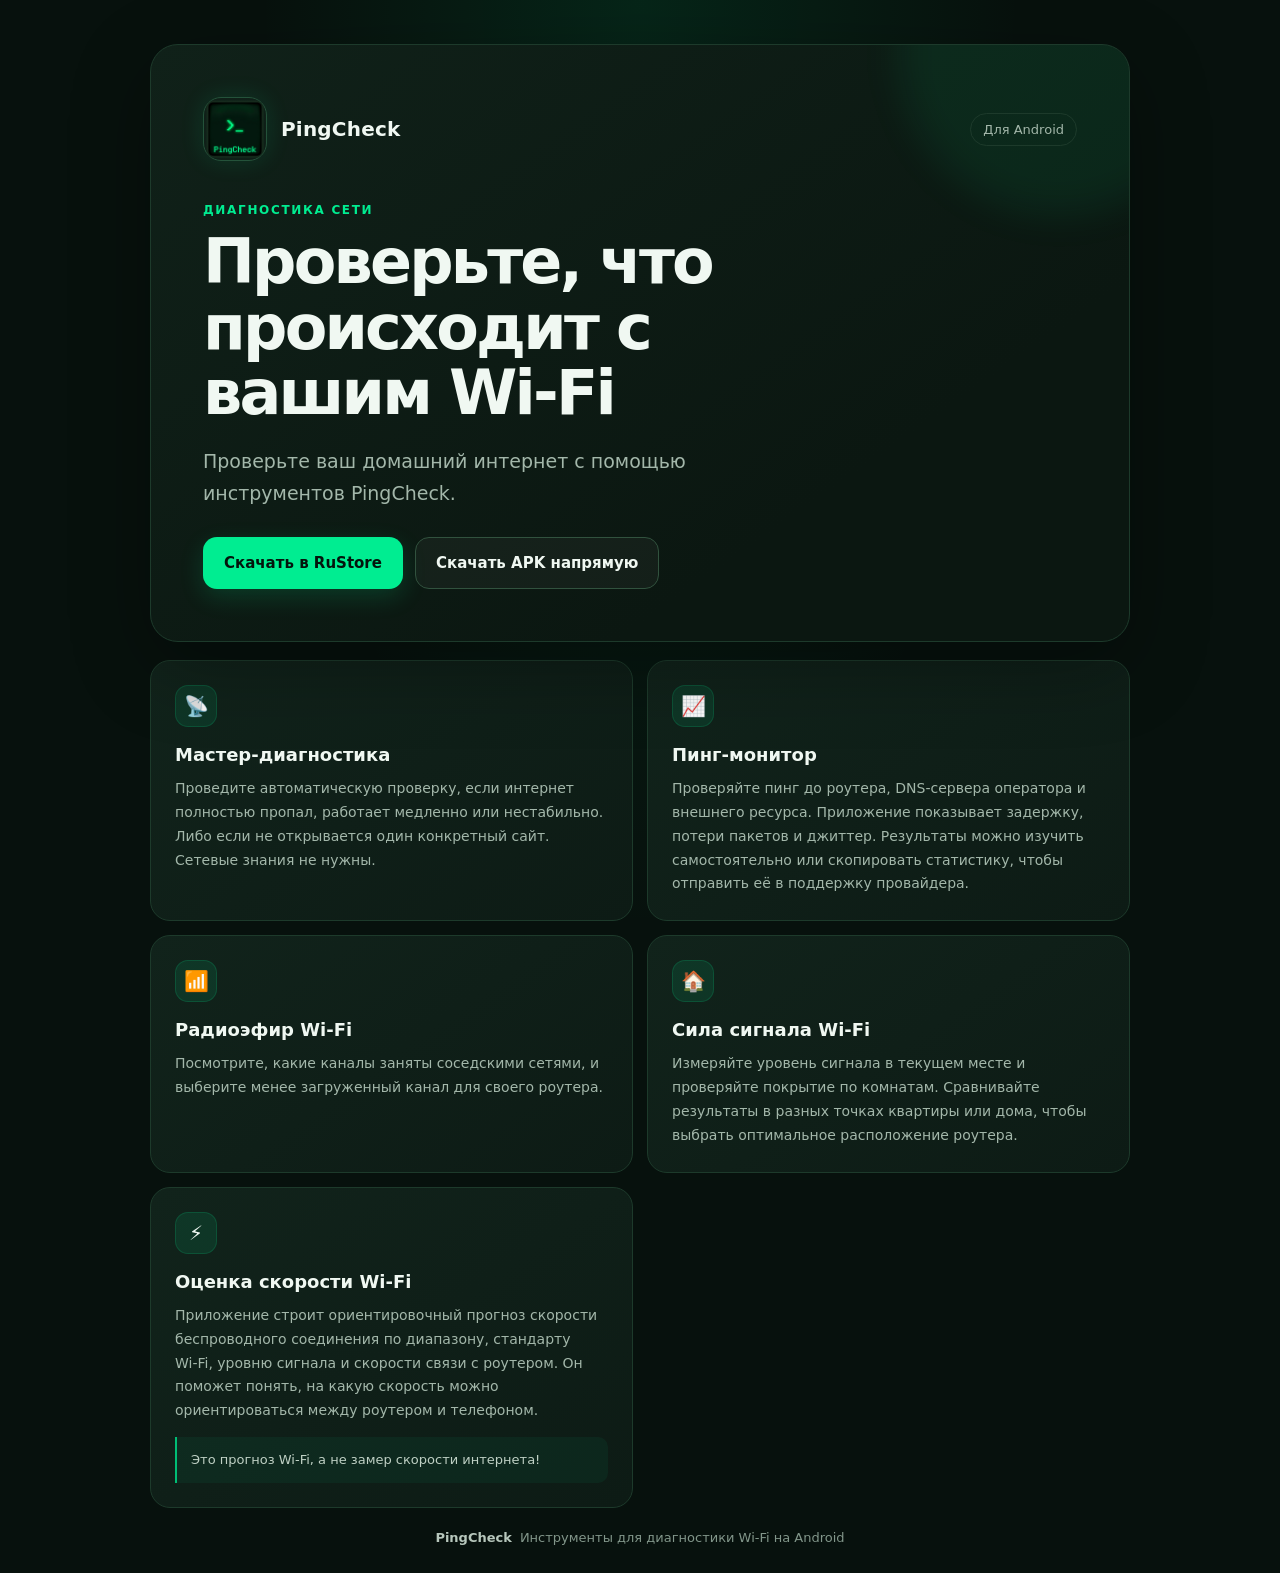
==== commit 9fa10d37: "index.html" ====
--- a/index.html
+++ b/index.html
@@ -30,9 +30,9 @@
 
       <div class="intro">
         <p class="eyebrow">Диагностика сети</p>
-        <h1 id="page-title">Поймите, что происходит с вашим Wi‑Fi</h1>
+        <h1 id="page-title">Проверьте, что происходит с вашим Wi‑Fi</h1>
         <p class="intro-text">
-          Проверяйте соединение и исследуйте параметры беспроводной сети
+          Проверьте ваш домашний интернет
           с помощью инструментов PingCheck.
         </p>
 
@@ -63,7 +63,7 @@
         <h2>Мастер-диагностика</h2>
         <p>
           Проведите автоматическую проверку, если интернет полностью пропал,
-          работает медленно или нестабильно либо не открывается сайт.
+          работает медленно или нестабильно. Либо если не открывается один конкретный сайт.
           Сетевые знания не нужны.
         </p>
       </article>
@@ -75,7 +75,7 @@
           Проверяйте пинг до роутера, DNS-сервера оператора и внешнего ресурса.
           Приложение показывает задержку, потери пакетов и джиттер.
           Результаты можно изучить самостоятельно или скопировать статистику,
-          чтобы отправить её в поддержку.
+          чтобы отправить её в поддержку провайдера.
         </p>
       </article>
 
@@ -94,7 +94,7 @@
         <p>
           Измеряйте уровень сигнала в текущем месте и проверяйте покрытие
           по комнатам. Сравнивайте результаты в разных точках квартиры
-          или дома.
+          или дома, чтобы выбрать оптимальное расположение роутера.
         </p>
       </article>
 
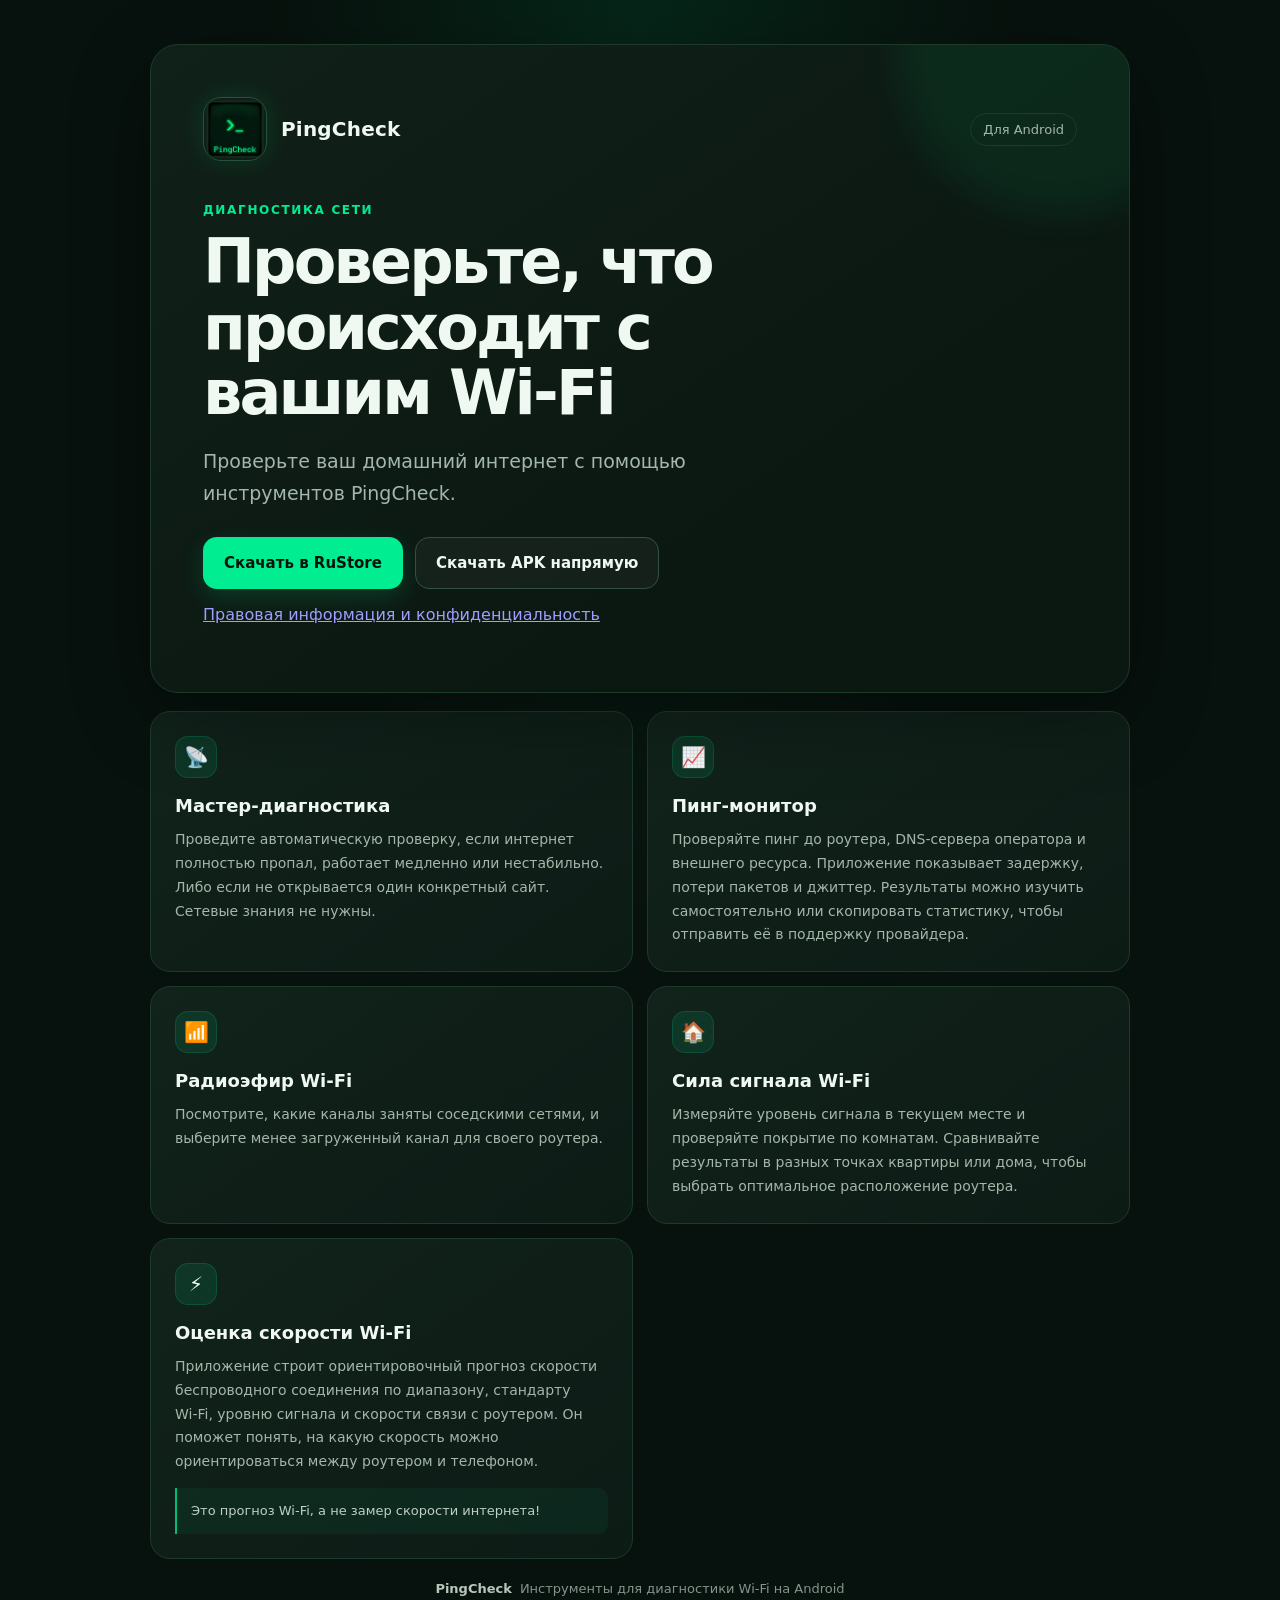
==== commit e011ef8a: "index.html" ====
--- a/index.html
+++ b/index.html
@@ -54,6 +54,9 @@
             Скачать APK напрямую
           </a>
         </nav>
+        <p class="legal-link">
+  <a href="./legal.html">Правовая информация и конфиденциальность</a>
+</p>
       </div>
     </section>
 
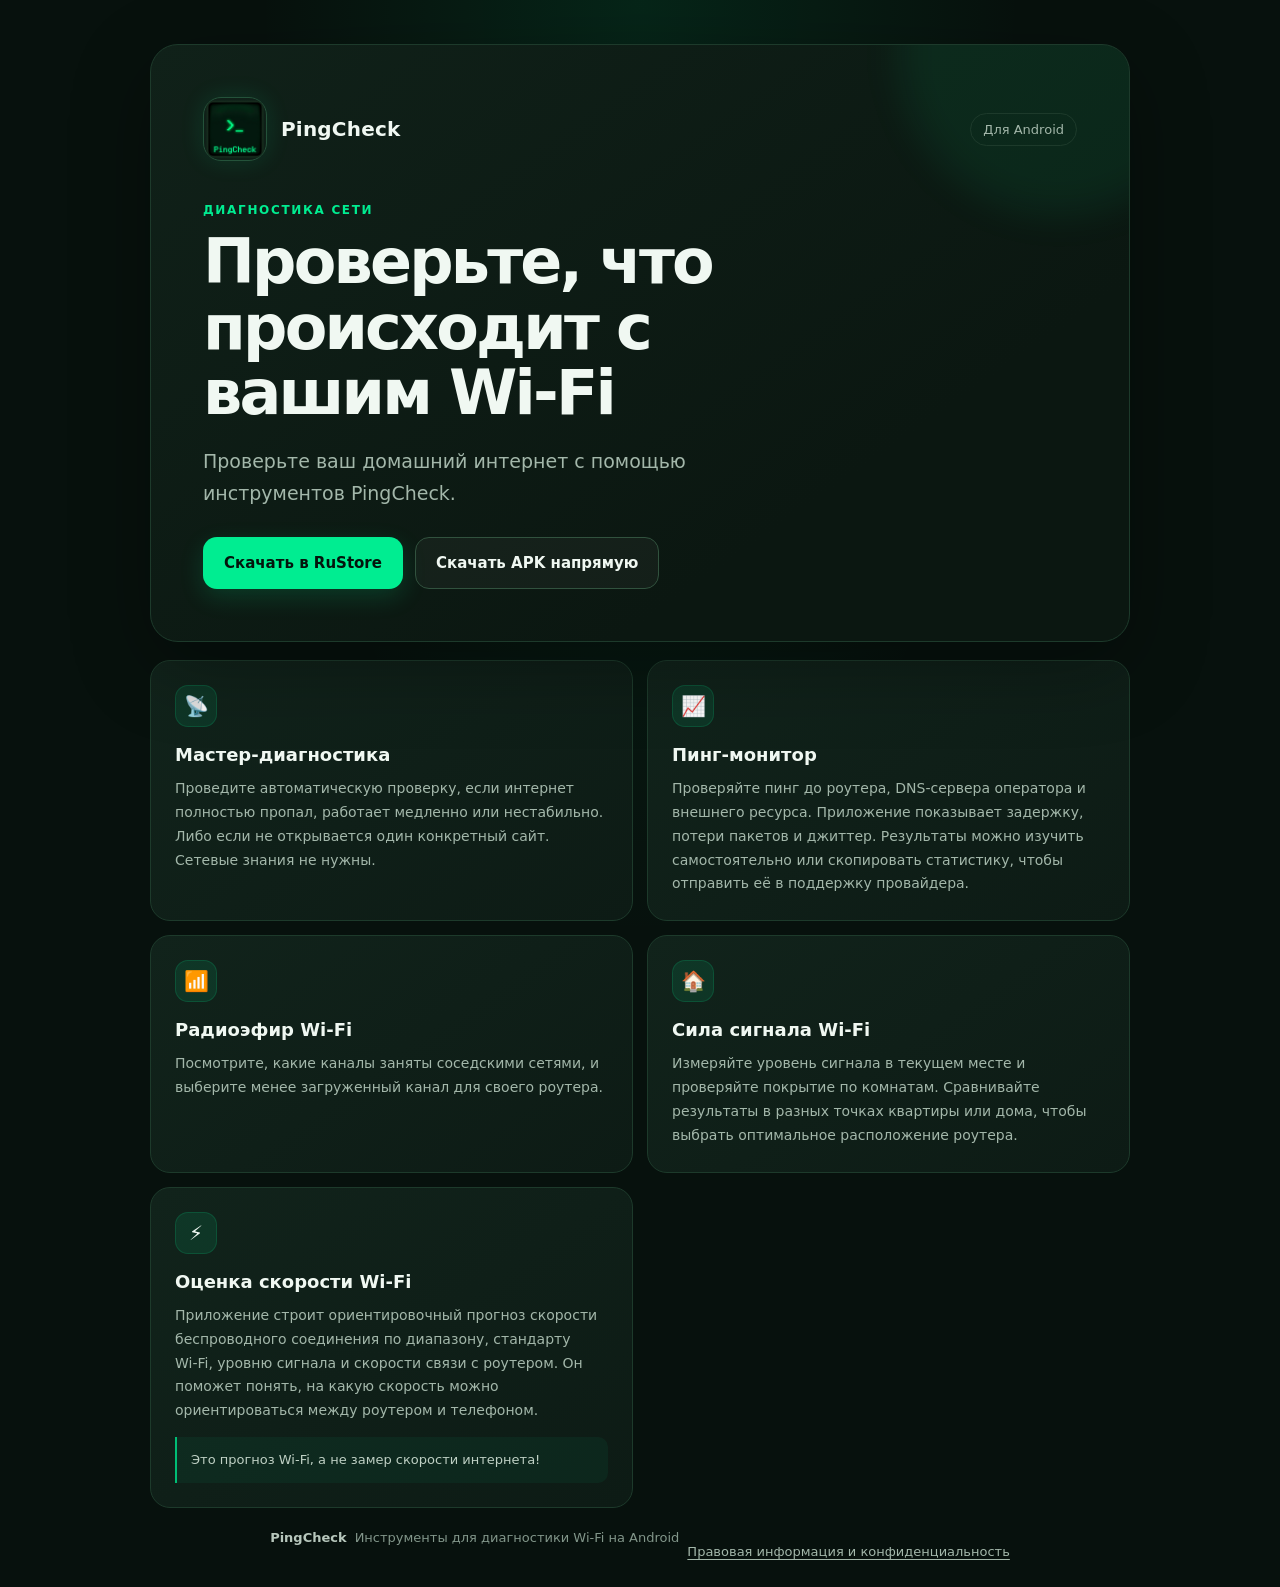
==== commit f66e06ec: "index.html" ====
--- a/index.html
+++ b/index.html
@@ -54,9 +54,6 @@
             Скачать APK напрямую
           </a>
         </nav>
-        <p class="legal-link">
-  <a href="./legal.html">Правовая информация и конфиденциальность</a>
-</p>
       </div>
     </section>
 
@@ -119,6 +116,9 @@
     <footer class="footer">
       <span class="footer-brand">PingCheck</span>
       <span>Инструменты для диагностики Wi‑Fi на Android</span>
+      <p class="legal-link">
+      <a href="./legal.html">Правовая информация и конфиденциальность</a>
+      </p>
     </footer>
   </main>
 </body>
--- a/styles.css
+++ b/styles.css
@@ -278,6 +278,20 @@
   }
 }
 
+.legal-link {
+  margin: 14px 0 0;
+  font-size: 13px;
+}
+
+.legal-link a {
+  color: var(--muted);
+  text-underline-offset: 3px;
+}
+
+.legal-link a:hover {
+  color: var(--green);
+}
+
 @media (prefers-reduced-motion: reduce) {
   *,
   *::before,
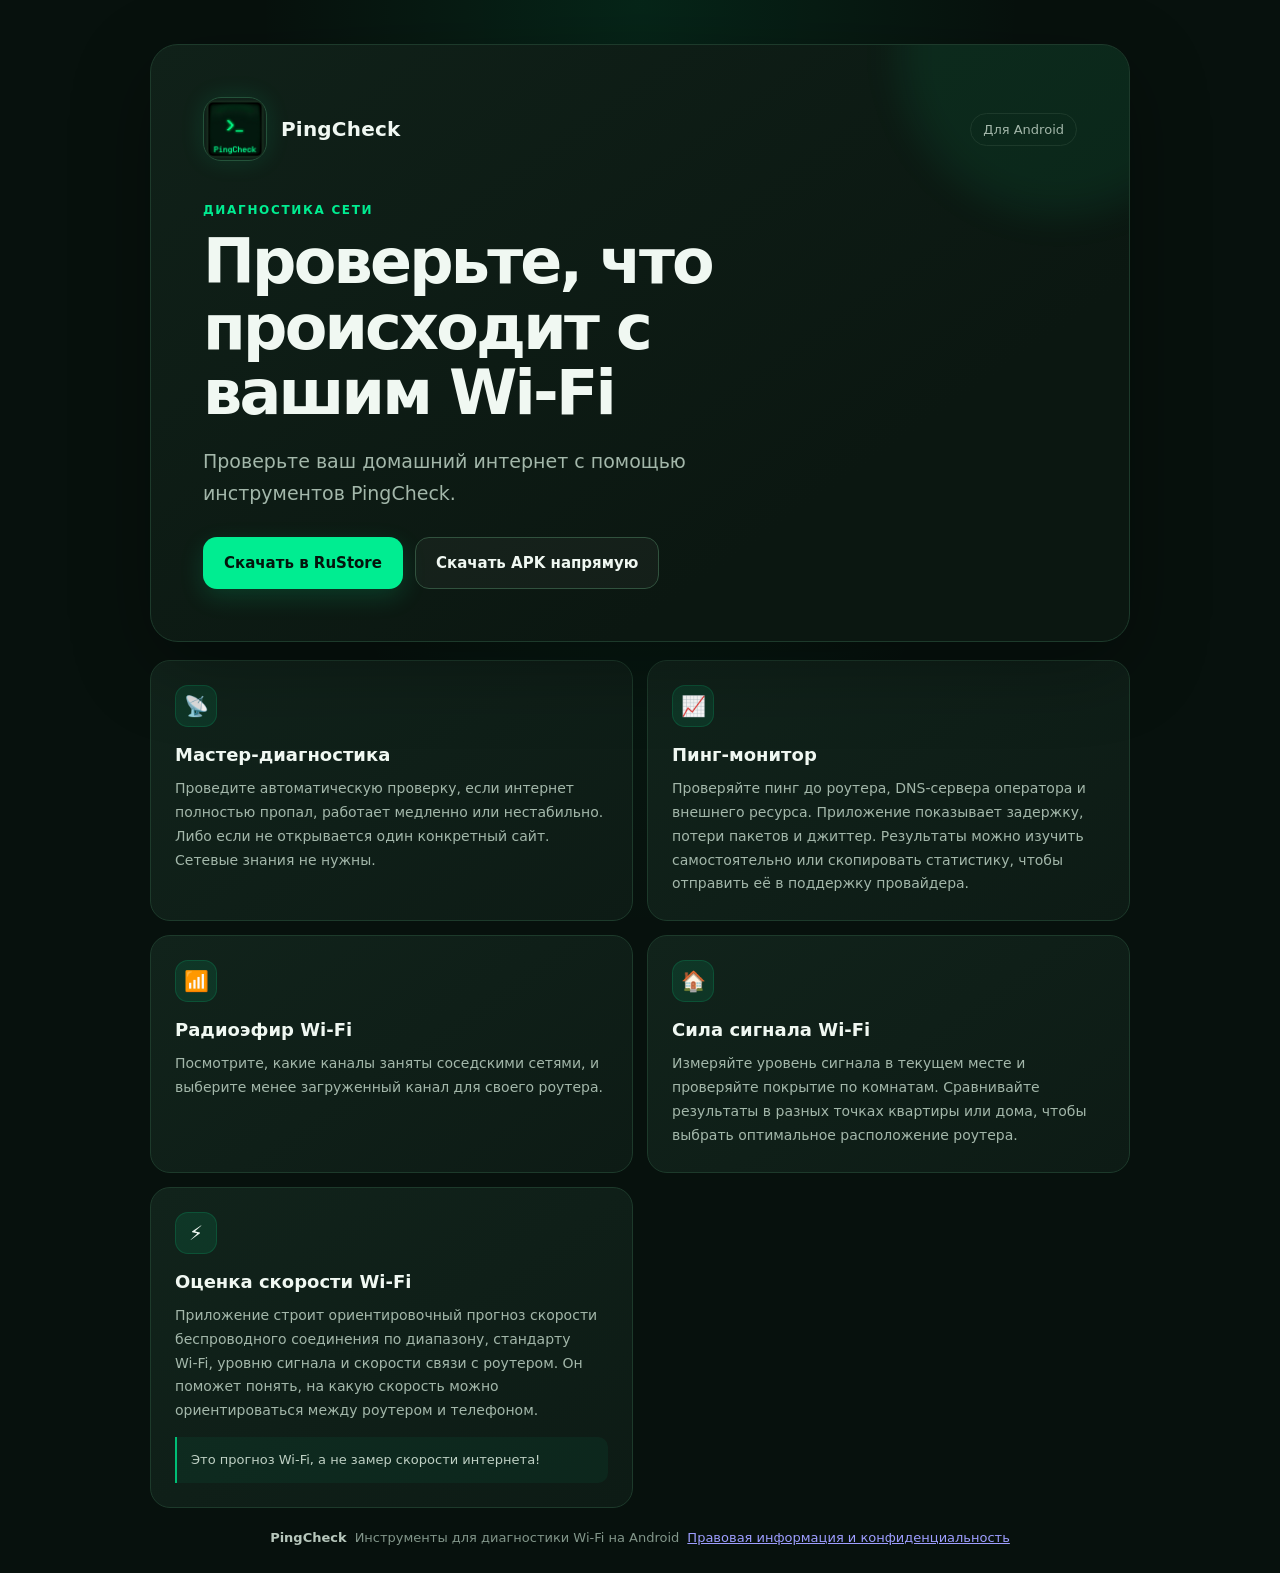
==== commit 17b746c6: "index.html" ====
--- a/index.html
+++ b/index.html
@@ -116,9 +116,7 @@
     <footer class="footer">
       <span class="footer-brand">PingCheck</span>
       <span>Инструменты для диагностики Wi‑Fi на Android</span>
-      <p class="legal-link">
       <a href="./legal.html">Правовая информация и конфиденциальность</a>
-      </p>
     </footer>
   </main>
 </body>
--- a/styles.css
+++ b/styles.css
@@ -25,6 +25,20 @@
     radial-gradient(ellipse at 50% 0, rgba(0, 184, 106, 0.12), transparent 42%),
     var(--background);
   font-family: system-ui, -apple-system, "Segoe UI", sans-serif;
+}
+
+.legal-link {
+  margin: 14px 0 0;
+  font-size: 13px;
+}
+
+.legal-link a {
+  color: var(--muted);
+  text-underline-offset: 3px;
+}
+
+.legal-link a:hover {
+  color: var(--green);
 }
 
 .page {
@@ -278,20 +292,6 @@
   }
 }
 
-.legal-link {
-  margin: 14px 0 0;
-  font-size: 13px;
-}
-
-.legal-link a {
-  color: var(--muted);
-  text-underline-offset: 3px;
-}
-
-.legal-link a:hover {
-  color: var(--green);
-}
-
 @media (prefers-reduced-motion: reduce) {
   *,
   *::before,
